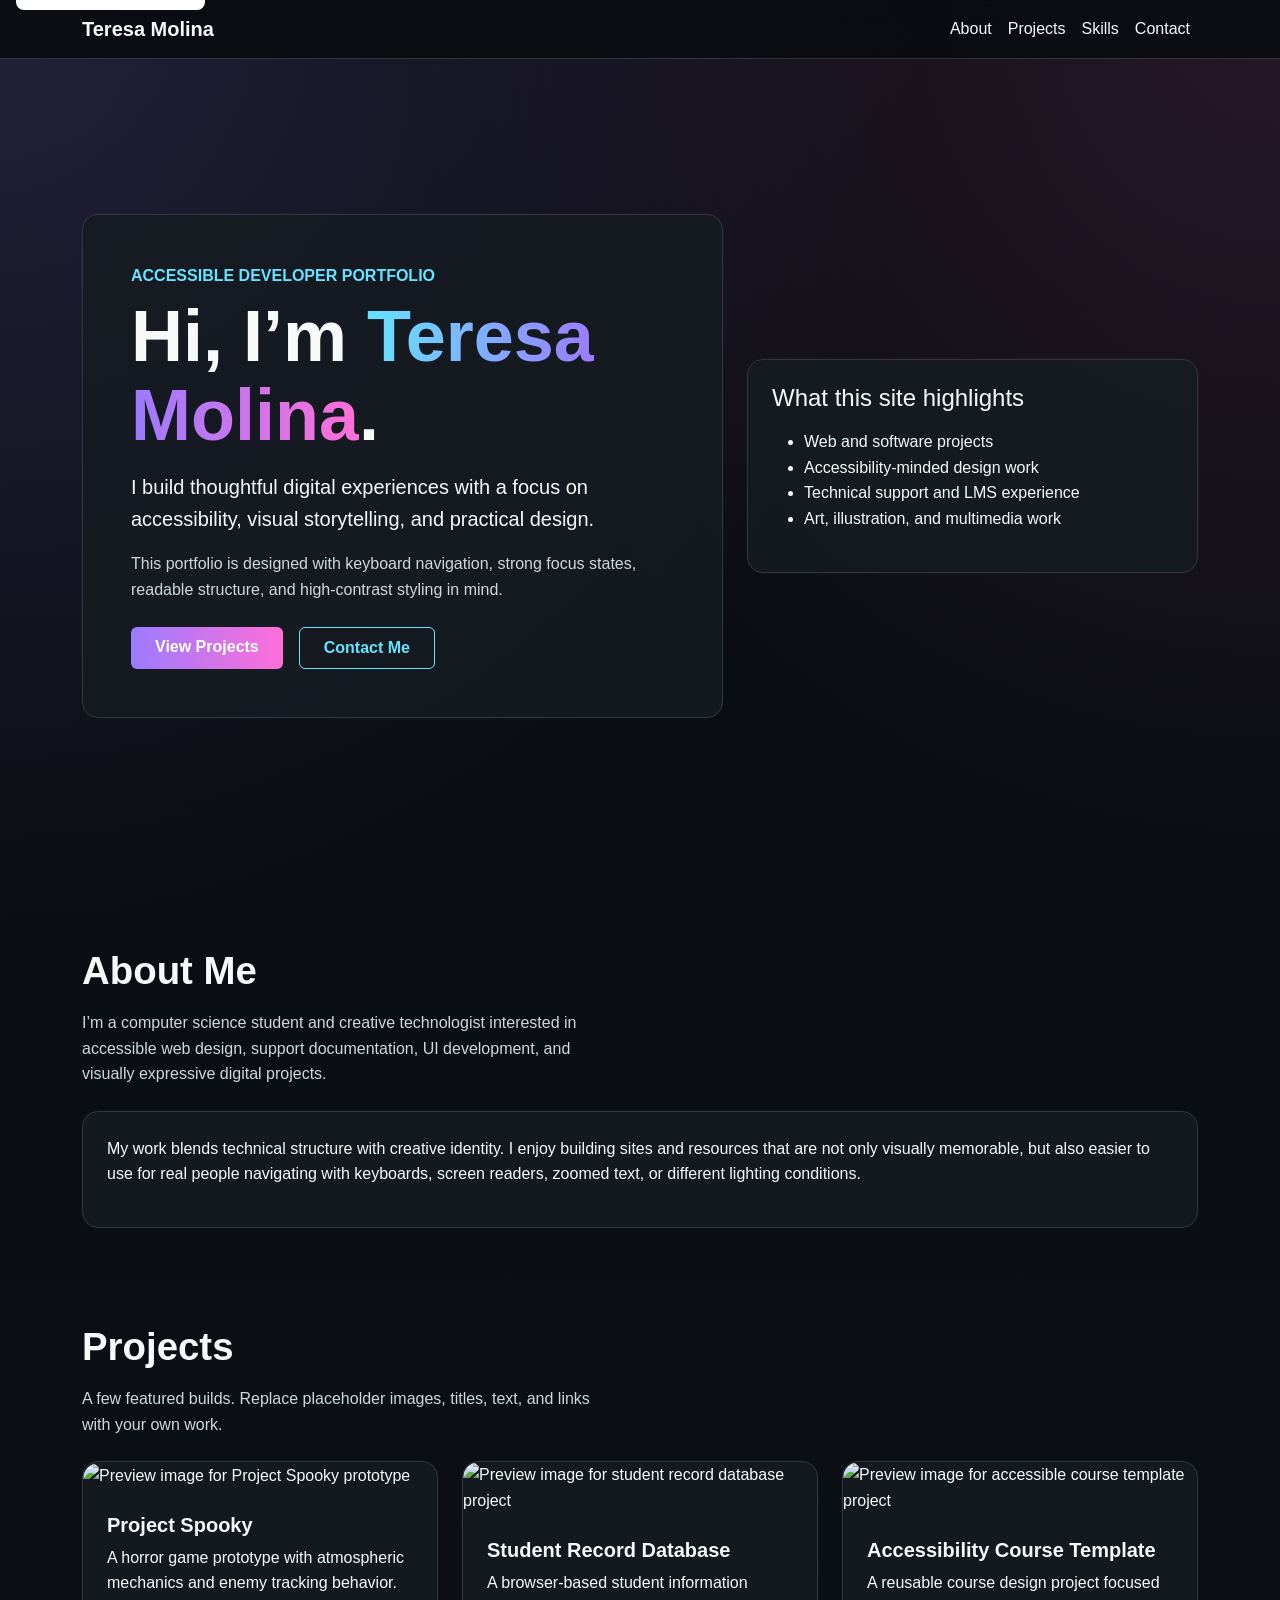
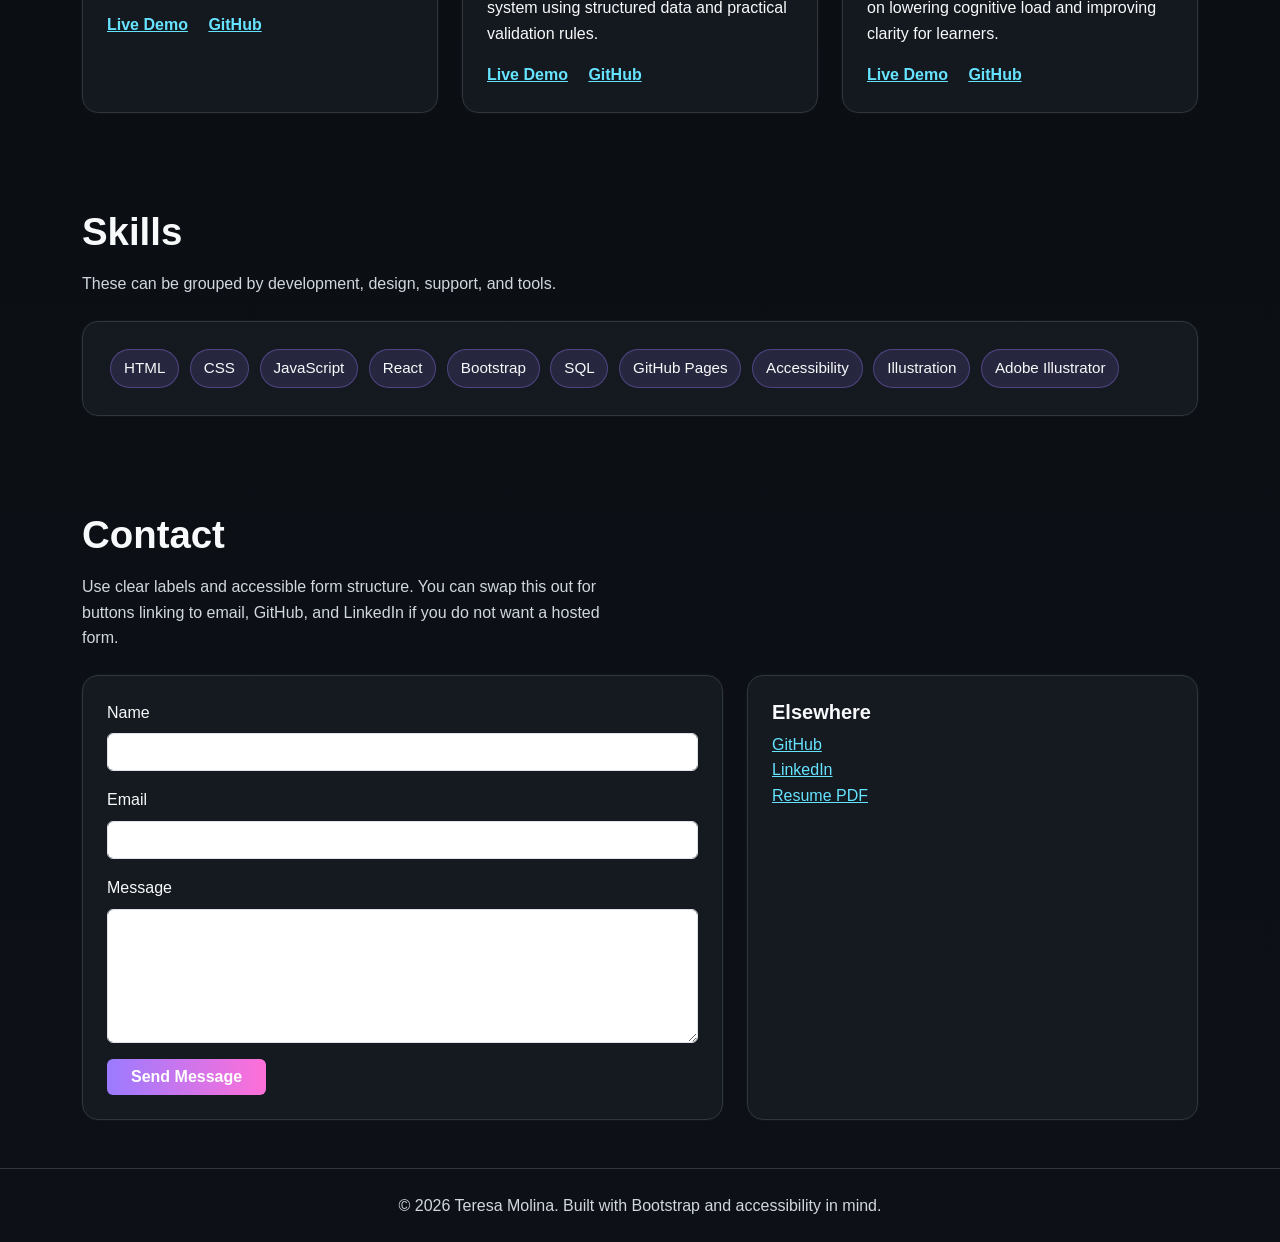
==== index.html @ 49f199a5 "test" ====
<!doctype html>
<html lang="en">
<head>
  <meta charset="utf-8" />
  <meta name="viewport" content="width=device-width, initial-scale=1" />
  <meta name="description" content="Accessible portfolio website for Teresa Molina" />
  <title>Teresa Molina | Portfolio</title>

  <!-- Bootstrap 5.3 -->
  <link
    href="https://cdn.jsdelivr.net/npm/bootstrap@5.3.3/dist/css/bootstrap.min.css"
    rel="stylesheet"
    integrity="sha384-QWTKZyjpPEjISv5WaRU9OFeRpok6YctnYmDr5pNlyT2bRjXh0JMhjY6hW+ALEwIH"
    crossorigin="anonymous"
  />

  <style>
    :root {
      --bg-main: #0d1117;
      --bg-card: #161b22;
      --text-main: #f8f9fa;
      --text-soft: #d0d7de;
      --accent-cyan: #66e3ff;
      --accent-purple: #9b7bff;
      --accent-pink: #ff6fd8;
      --border-soft: #30363d;
      --focus-ring: #66e3ff;
    }

    html {
      scroll-behavior: smooth;
    }

    body {
      background: radial-gradient(circle at top left, rgba(155,123,255,0.18), transparent 30%),
                  radial-gradient(circle at top right, rgba(255,111,216,0.12), transparent 28%),
                  linear-gradient(180deg, #090c10 0%, var(--bg-main) 100%);
      color: var(--text-main);
      font-family: Arial, Helvetica, sans-serif;
      line-height: 1.6;
    }

    a {
      color: var(--accent-cyan);
    }

    a:hover,
    a:focus {
      color: #9cecff;
    }

    a:focus-visible,
    button:focus-visible,
    .btn:focus-visible,
    .nav-link:focus-visible,
    .form-control:focus-visible {
      outline: 3px solid var(--focus-ring);
      outline-offset: 3px;
      box-shadow: none !important;
      border-radius: 0.375rem;
    }

    .skip-link {
      position: absolute;
      left: 1rem;
      top: -40px;
      background: #ffffff;
      color: #000000;
      padding: 0.75rem 1rem;
      z-index: 2000;
      border-radius: 0.5rem;
      text-decoration: none;
      font-weight: 700;
    }

    .skip-link:focus {
      top: 1rem;
    }

    .navbar {
      background: rgba(9, 12, 16, 0.9) !important;
      backdrop-filter: blur(10px);
      border-bottom: 1px solid var(--border-soft);
    }

    .navbar-brand,
    .nav-link {
      color: var(--text-main) !important;
    }

    .nav-link:hover,
    .nav-link:focus {
      color: var(--accent-pink) !important;
    }

    .hero {
      min-height: 100vh;
      display: flex;
      align-items: center;
      padding-top: 6rem;
      padding-bottom: 4rem;
    }

    .hero-card,
    .project-card,
    .info-card {
      background-color: rgba(22, 27, 34, 0.9);
      border: 1px solid var(--border-soft);
      border-radius: 1rem;
      box-shadow: 0 0 0 1px rgba(255,255,255,0.02);
    }

    .hero-title {
      font-size: clamp(2.4rem, 6vw, 4.5rem);
      font-weight: 800;
      line-height: 1.1;
    }

    .gradient-text {
      background: linear-gradient(90deg, var(--accent-cyan), var(--accent-purple), var(--accent-pink));
      -webkit-background-clip: text;
      background-clip: text;
      color: transparent;
    }

    .section-title {
      font-size: clamp(1.8rem, 3vw, 2.6rem);
      font-weight: 700;
      margin-bottom: 1rem;
    }

    .section-subtitle {
      color: var(--text-soft);
      max-width: 60ch;
    }

    .btn-primary-custom {
      background: linear-gradient(90deg, var(--accent-purple), var(--accent-pink));
      border: none;
      color: white;
      font-weight: 700;
    }

    .btn-primary-custom:hover,
    .btn-primary-custom:focus {
      filter: brightness(1.08);
      color: white;
    }

    .btn-outline-custom {
      border: 1px solid var(--accent-cyan);
      color: var(--accent-cyan);
      font-weight: 700;
    }

    .btn-outline-custom:hover,
    .btn-outline-custom:focus {
      background-color: rgba(102, 227, 255, 0.12);
      color: white;
      border-color: var(--accent-cyan);
    }

    .pill {
      display: inline-block;
      padding: 0.4rem 0.8rem;
      margin: 0.2rem;
      border-radius: 999px;
      background: rgba(155,123,255,0.14);
      border: 1px solid rgba(155,123,255,0.35);
      color: var(--text-main);
      font-size: 0.95rem;
    }

    .project-card img {
      border-top-left-radius: 1rem;
      border-top-right-radius: 1rem;
      object-fit: cover;
      height: 240px;
      width: 100%;
    }

    .project-card h3,
    .info-card h3 {
      font-size: 1.25rem;
      font-weight: 700;
    }

    .project-links a {
      margin-right: 1rem;
      font-weight: 700;
    }

    footer {
      border-top: 1px solid var(--border-soft);
      color: var(--text-soft);
    }
  </style>
</head>
<body>
  <a class="skip-link" href="#main-content">Skip to main content</a>

  <nav class="navbar navbar-expand-lg fixed-top" aria-label="Main navigation">
    <div class="container">
      <a class="navbar-brand fw-bold" href="#home">Teresa Molina</a>
      <button
        class="navbar-toggler border border-light"
        type="button"
        data-bs-toggle="collapse"
        data-bs-target="#navbarNav"
        aria-controls="navbarNav"
        aria-expanded="false"
        aria-label="Toggle navigation"
      >
        <span class="navbar-toggler-icon"></span>
      </button>
      <div class="collapse navbar-collapse" id="navbarNav">
        <ul class="navbar-nav ms-auto">
          <li class="nav-item"><a class="nav-link" href="#about">About</a></li>
          <li class="nav-item"><a class="nav-link" href="#projects">Projects</a></li>
          <li class="nav-item"><a class="nav-link" href="#skills">Skills</a></li>
          <li class="nav-item"><a class="nav-link" href="#contact">Contact</a></li>
        </ul>
      </div>
    </div>
  </nav>

  <main id="main-content">
    <section id="home" class="hero">
      <div class="container">
        <div class="row align-items-center g-4">
          <div class="col-lg-7">
            <div class="hero-card p-4 p-md-5">
              <p class="text-uppercase fw-bold mb-2" style="color: var(--accent-cyan);">Accessible Developer Portfolio</p>
              <h1 class="hero-title mb-3">Hi, I’m <span class="gradient-text">Teresa Molina</span>.</h1>
              <p class="lead text-light">
                I build thoughtful digital experiences with a focus on accessibility, visual storytelling, and practical design.
              </p>
              <p class="section-subtitle mb-4">
                This portfolio is designed with keyboard navigation, strong focus states, readable structure, and high-contrast styling in mind.
              </p>
              <div class="d-flex flex-wrap gap-3">
                <a href="#projects" class="btn btn-primary-custom px-4 py-2">View Projects</a>
                <a href="#contact" class="btn btn-outline-custom px-4 py-2">Contact Me</a>
              </div>
            </div>
          </div>
          <div class="col-lg-5">
            <div class="info-card p-4 h-100">
              <h2 class="h4 mb-3">What this site highlights</h2>
              <ul>
                <li>Web and software projects</li>
                <li>Accessibility-minded design work</li>
                <li>Technical support and LMS experience</li>
                <li>Art, illustration, and multimedia work</li>
              </ul>
            </div>
          </div>
        </div>
      </div>
    </section>

    <section id="about" class="py-5">
      <div class="container">
        <h2 class="section-title">About Me</h2>
        <p class="section-subtitle mb-4">
          I’m a computer science student and creative technologist interested in accessible web design, support documentation, UI development, and visually expressive digital projects.
        </p>
        <div class="info-card p-4">
          <p>
            My work blends technical structure with creative identity. I enjoy building sites and resources that are not only visually memorable, but also easier to use for real people navigating with keyboards, screen readers, zoomed text, or different lighting conditions.
          </p>
        </div>
      </div>
    </section>

    <section id="projects" class="py-5">
      <div class="container">
        <h2 class="section-title">Projects</h2>
        <p class="section-subtitle mb-4">A few featured builds. Replace placeholder images, titles, text, and links with your own work.</p>
        <div class="row g-4">
          <div class="col-md-6 col-xl-4">
            <article class="project-card h-100 overflow-hidden">
              <img src="https://via.placeholder.com/800x500?text=Project+Preview" alt="Preview image for Project Spooky prototype" />
              <div class="p-4">
                <h3>Project Spooky</h3>
                <p>A horror game prototype with atmospheric mechanics and enemy tracking behavior.</p>
                <div class="project-links">
                  <a href="#" aria-label="Open Project Spooky live demo">Live Demo</a>
                  <a href="#" aria-label="Open Project Spooky source code on GitHub">GitHub</a>
                </div>
              </div>
            </article>
          </div>

          <div class="col-md-6 col-xl-4">
            <article class="project-card h-100 overflow-hidden">
              <img src="https://via.placeholder.com/800x500?text=Database+Project" alt="Preview image for student record database project" />
              <div class="p-4">
                <h3>Student Record Database</h3>
                <p>A browser-based student information system using structured data and practical validation rules.</p>
                <div class="project-links">
                  <a href="#" aria-label="Open Student Record Database live demo">Live Demo</a>
                  <a href="#" aria-label="Open Student Record Database source code on GitHub">GitHub</a>
                </div>
              </div>
            </article>
          </div>

          <div class="col-md-6 col-xl-4">
            <article class="project-card h-100 overflow-hidden">
              <img src="https://via.placeholder.com/800x500?text=Accessibility+Template" alt="Preview image for accessible course template project" />
              <div class="p-4">
                <h3>Accessibility Course Template</h3>
                <p>A reusable course design project focused on lowering cognitive load and improving clarity for learners.</p>
                <div class="project-links">
                  <a href="#" aria-label="Open Accessibility Course Template live preview">Live Demo</a>
                  <a href="#" aria-label="Open Accessibility Course Template source code on GitHub">GitHub</a>
                </div>
              </div>
            </article>
          </div>
        </div>
      </div>
    </section>

    <section id="skills" class="py-5">
      <div class="container">
        <h2 class="section-title">Skills</h2>
        <p class="section-subtitle mb-4">These can be grouped by development, design, support, and tools.</p>
        <div class="info-card p-4">
          <span class="pill">HTML</span>
          <span class="pill">CSS</span>
          <span class="pill">JavaScript</span>
          <span class="pill">React</span>
          <span class="pill">Bootstrap</span>
          <span class="pill">SQL</span>
          <span class="pill">GitHub Pages</span>
          <span class="pill">Accessibility</span>
          <span class="pill">Illustration</span>
          <span class="pill">Adobe Illustrator</span>
        </div>
      </div>
    </section>

    <section id="contact" class="py-5">
      <div class="container">
        <h2 class="section-title">Contact</h2>
        <p class="section-subtitle mb-4">Use clear labels and accessible form structure. You can swap this out for buttons linking to email, GitHub, and LinkedIn if you do not want a hosted form.</p>
        <div class="row g-4">
          <div class="col-lg-7">
            <div class="info-card p-4">
              <form>
                <div class="mb-3">
                  <label for="name" class="form-label">Name</label>
                  <input type="text" class="form-control" id="name" name="name" />
                </div>
                <div class="mb-3">
                  <label for="email" class="form-label">Email</label>
                  <input type="email" class="form-control" id="email" name="email" />
                </div>
                <div class="mb-3">
                  <label for="message" class="form-label">Message</label>
                  <textarea class="form-control" id="message" name="message" rows="5"></textarea>
                </div>
                <button type="submit" class="btn btn-primary-custom px-4">Send Message</button>
              </form>
            </div>
          </div>
          <div class="col-lg-5">
            <div class="info-card p-4 h-100">
              <h3>Elsewhere</h3>
              <ul class="list-unstyled">
                <li><a href="#">GitHub</a></li>
                <li><a href="#">LinkedIn</a></li>
                <li><a href="#">Resume PDF</a></li>
              </ul>
            </div>
          </div>
        </div>
      </div>
    </section>
  </main>

  <footer class="py-4">
    <div class="container text-center">
      <p class="mb-0">© 2026 Teresa Molina. Built with Bootstrap and accessibility in mind.</p>
    </div>
  </footer>

  <script
    src="https://cdn.jsdelivr.net/npm/bootstrap@5.3.3/dist/js/bootstrap.bundle.min.js"
    integrity="sha384-YvpcrYf0tY3lHB60NNkmXc5s9fDVZLESaAA55NDzOxhy9GkcIdslK1eN7N6jIeHz"
    crossorigin="anonymous"
  ></script>
</body>
</html>
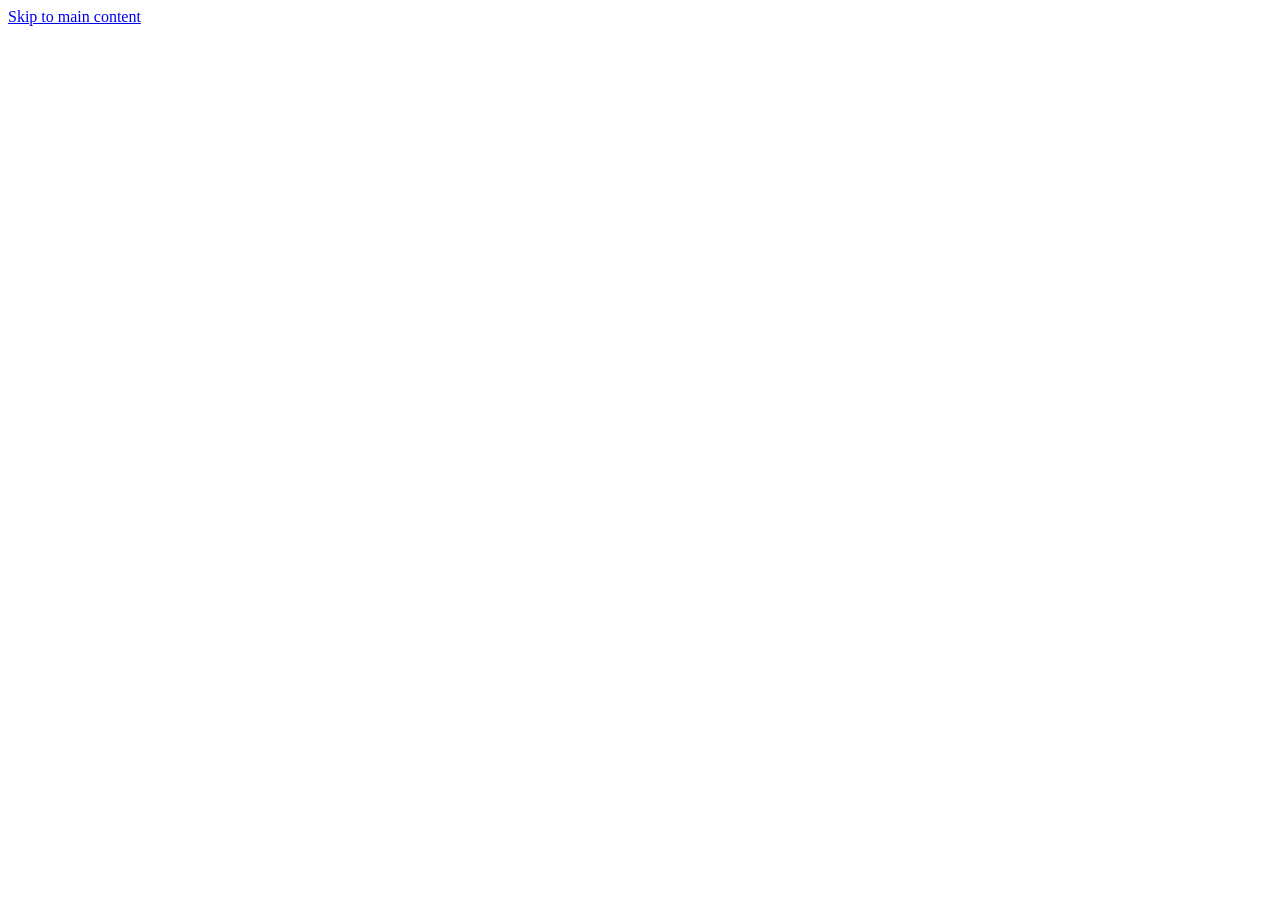
==== commit cfc662dc: "fixes" ====
--- a/index.html
+++ b/index.html
@@ -1,396 +1,25 @@
-<!doctype html>
-<html lang="en">
 <head>
-  <meta charset="utf-8" />
-  <meta name="viewport" content="width=device-width, initial-scale=1" />
-  <meta name="description" content="Accessible portfolio website for Teresa Molina" />
-  <title>Teresa Molina | Portfolio</title>
+  <link rel="stylesheet" href="assets/css/style.css">
+</head>
 
-  <!-- Bootstrap 5.3 -->
-  <link
-    href="https://cdn.jsdelivr.net/npm/bootstrap@5.3.3/dist/css/bootstrap.min.css"
-    rel="stylesheet"
-    integrity="sha384-QWTKZyjpPEjISv5WaRU9OFeRpok6YctnYmDr5pNlyT2bRjXh0JMhjY6hW+ALEwIH"
-    crossorigin="anonymous"
-  />
+<body>
 
-  <style>
-    :root {
-      --bg-main: #0d1117;
-      --bg-card: #161b22;
-      --text-main: #f8f9fa;
-      --text-soft: #d0d7de;
-      --accent-cyan: #66e3ff;
-      --accent-purple: #9b7bff;
-      --accent-pink: #ff6fd8;
-      --border-soft: #30363d;
-      --focus-ring: #66e3ff;
-    }
 
-    html {
-      scroll-behavior: smooth;
-    }
-
-    body {
-      background: radial-gradient(circle at top left, rgba(155,123,255,0.18), transparent 30%),
-                  radial-gradient(circle at top right, rgba(255,111,216,0.12), transparent 28%),
-                  linear-gradient(180deg, #090c10 0%, var(--bg-main) 100%);
-      color: var(--text-main);
-      font-family: Arial, Helvetica, sans-serif;
-      line-height: 1.6;
-    }
-
-    a {
-      color: var(--accent-cyan);
-    }
-
-    a:hover,
-    a:focus {
-      color: #9cecff;
-    }
-
-    a:focus-visible,
-    button:focus-visible,
-    .btn:focus-visible,
-    .nav-link:focus-visible,
-    .form-control:focus-visible {
-      outline: 3px solid var(--focus-ring);
-      outline-offset: 3px;
-      box-shadow: none !important;
-      border-radius: 0.375rem;
-    }
-
-    .skip-link {
-      position: absolute;
-      left: 1rem;
-      top: -40px;
-      background: #ffffff;
-      color: #000000;
-      padding: 0.75rem 1rem;
-      z-index: 2000;
-      border-radius: 0.5rem;
-      text-decoration: none;
-      font-weight: 700;
-    }
-
-    .skip-link:focus {
-      top: 1rem;
-    }
-
-    .navbar {
-      background: rgba(9, 12, 16, 0.9) !important;
-      backdrop-filter: blur(10px);
-      border-bottom: 1px solid var(--border-soft);
-    }
-
-    .navbar-brand,
-    .nav-link {
-      color: var(--text-main) !important;
-    }
-
-    .nav-link:hover,
-    .nav-link:focus {
-      color: var(--accent-pink) !important;
-    }
-
-    .hero {
-      min-height: 100vh;
-      display: flex;
-      align-items: center;
-      padding-top: 6rem;
-      padding-bottom: 4rem;
-    }
-
-    .hero-card,
-    .project-card,
-    .info-card {
-      background-color: rgba(22, 27, 34, 0.9);
-      border: 1px solid var(--border-soft);
-      border-radius: 1rem;
-      box-shadow: 0 0 0 1px rgba(255,255,255,0.02);
-    }
-
-    .hero-title {
-      font-size: clamp(2.4rem, 6vw, 4.5rem);
-      font-weight: 800;
-      line-height: 1.1;
-    }
-
-    .gradient-text {
-      background: linear-gradient(90deg, var(--accent-cyan), var(--accent-purple), var(--accent-pink));
-      -webkit-background-clip: text;
-      background-clip: text;
-      color: transparent;
-    }
-
-    .section-title {
-      font-size: clamp(1.8rem, 3vw, 2.6rem);
-      font-weight: 700;
-      margin-bottom: 1rem;
-    }
-
-    .section-subtitle {
-      color: var(--text-soft);
-      max-width: 60ch;
-    }
-
-    .btn-primary-custom {
-      background: linear-gradient(90deg, var(--accent-purple), var(--accent-pink));
-      border: none;
-      color: white;
-      font-weight: 700;
-    }
-
-    .btn-primary-custom:hover,
-    .btn-primary-custom:focus {
-      filter: brightness(1.08);
-      color: white;
-    }
-
-    .btn-outline-custom {
-      border: 1px solid var(--accent-cyan);
-      color: var(--accent-cyan);
-      font-weight: 700;
-    }
-
-    .btn-outline-custom:hover,
-    .btn-outline-custom:focus {
-      background-color: rgba(102, 227, 255, 0.12);
-      color: white;
-      border-color: var(--accent-cyan);
-    }
-
-    .pill {
-      display: inline-block;
-      padding: 0.4rem 0.8rem;
-      margin: 0.2rem;
-      border-radius: 999px;
-      background: rgba(155,123,255,0.14);
-      border: 1px solid rgba(155,123,255,0.35);
-      color: var(--text-main);
-      font-size: 0.95rem;
-    }
-
-    .project-card img {
-      border-top-left-radius: 1rem;
-      border-top-right-radius: 1rem;
-      object-fit: cover;
-      height: 240px;
-      width: 100%;
-    }
-
-    .project-card h3,
-    .info-card h3 {
-      font-size: 1.25rem;
-      font-weight: 700;
-    }
-
-    .project-links a {
-      margin-right: 1rem;
-      font-weight: 700;
-    }
-
-    footer {
-      border-top: 1px solid var(--border-soft);
-      color: var(--text-soft);
-    }
-  </style>
-</head>
-<body>
   <a class="skip-link" href="#main-content">Skip to main content</a>
 
-  <nav class="navbar navbar-expand-lg fixed-top" aria-label="Main navigation">
-    <div class="container">
-      <a class="navbar-brand fw-bold" href="#home">Teresa Molina</a>
-      <button
-        class="navbar-toggler border border-light"
-        type="button"
-        data-bs-toggle="collapse"
-        data-bs-target="#navbarNav"
-        aria-controls="navbarNav"
-        aria-expanded="false"
-        aria-label="Toggle navigation"
-      >
-        <span class="navbar-toggler-icon"></span>
-      </button>
-      <div class="collapse navbar-collapse" id="navbarNav">
-        <ul class="navbar-nav ms-auto">
-          <li class="nav-item"><a class="nav-link" href="#about">About</a></li>
-          <li class="nav-item"><a class="nav-link" href="#projects">Projects</a></li>
-          <li class="nav-item"><a class="nav-link" href="#skills">Skills</a></li>
-          <li class="nav-item"><a class="nav-link" href="#contact">Contact</a></li>
-        </ul>
-      </div>
-    </div>
-  </nav>
+  <div id="navbar"></div>
 
   <main id="main-content">
-    <section id="home" class="hero">
-      <div class="container">
-        <div class="row align-items-center g-4">
-          <div class="col-lg-7">
-            <div class="hero-card p-4 p-md-5">
-              <p class="text-uppercase fw-bold mb-2" style="color: var(--accent-cyan);">Accessible Developer Portfolio</p>
-              <h1 class="hero-title mb-3">Hi, I’m <span class="gradient-text">Teresa Molina</span>.</h1>
-              <p class="lead text-light">
-                I build thoughtful digital experiences with a focus on accessibility, visual storytelling, and practical design.
-              </p>
-              <p class="section-subtitle mb-4">
-                This portfolio is designed with keyboard navigation, strong focus states, readable structure, and high-contrast styling in mind.
-              </p>
-              <div class="d-flex flex-wrap gap-3">
-                <a href="#projects" class="btn btn-primary-custom px-4 py-2">View Projects</a>
-                <a href="#contact" class="btn btn-outline-custom px-4 py-2">Contact Me</a>
-              </div>
-            </div>
-          </div>
-          <div class="col-lg-5">
-            <div class="info-card p-4 h-100">
-              <h2 class="h4 mb-3">What this site highlights</h2>
-              <ul>
-                <li>Web and software projects</li>
-                <li>Accessibility-minded design work</li>
-                <li>Technical support and LMS experience</li>
-                <li>Art, illustration, and multimedia work</li>
-              </ul>
-            </div>
-          </div>
-        </div>
-      </div>
-    </section>
-
-    <section id="about" class="py-5">
-      <div class="container">
-        <h2 class="section-title">About Me</h2>
-        <p class="section-subtitle mb-4">
-          I’m a computer science student and creative technologist interested in accessible web design, support documentation, UI development, and visually expressive digital projects.
-        </p>
-        <div class="info-card p-4">
-          <p>
-            My work blends technical structure with creative identity. I enjoy building sites and resources that are not only visually memorable, but also easier to use for real people navigating with keyboards, screen readers, zoomed text, or different lighting conditions.
-          </p>
-        </div>
-      </div>
-    </section>
-
-    <section id="projects" class="py-5">
-      <div class="container">
-        <h2 class="section-title">Projects</h2>
-        <p class="section-subtitle mb-4">A few featured builds. Replace placeholder images, titles, text, and links with your own work.</p>
-        <div class="row g-4">
-          <div class="col-md-6 col-xl-4">
-            <article class="project-card h-100 overflow-hidden">
-              <img src="https://via.placeholder.com/800x500?text=Project+Preview" alt="Preview image for Project Spooky prototype" />
-              <div class="p-4">
-                <h3>Project Spooky</h3>
-                <p>A horror game prototype with atmospheric mechanics and enemy tracking behavior.</p>
-                <div class="project-links">
-                  <a href="#" aria-label="Open Project Spooky live demo">Live Demo</a>
-                  <a href="#" aria-label="Open Project Spooky source code on GitHub">GitHub</a>
-                </div>
-              </div>
-            </article>
-          </div>
-
-          <div class="col-md-6 col-xl-4">
-            <article class="project-card h-100 overflow-hidden">
-              <img src="https://via.placeholder.com/800x500?text=Database+Project" alt="Preview image for student record database project" />
-              <div class="p-4">
-                <h3>Student Record Database</h3>
-                <p>A browser-based student information system using structured data and practical validation rules.</p>
-                <div class="project-links">
-                  <a href="#" aria-label="Open Student Record Database live demo">Live Demo</a>
-                  <a href="#" aria-label="Open Student Record Database source code on GitHub">GitHub</a>
-                </div>
-              </div>
-            </article>
-          </div>
-
-          <div class="col-md-6 col-xl-4">
-            <article class="project-card h-100 overflow-hidden">
-              <img src="https://via.placeholder.com/800x500?text=Accessibility+Template" alt="Preview image for accessible course template project" />
-              <div class="p-4">
-                <h3>Accessibility Course Template</h3>
-                <p>A reusable course design project focused on lowering cognitive load and improving clarity for learners.</p>
-                <div class="project-links">
-                  <a href="#" aria-label="Open Accessibility Course Template live preview">Live Demo</a>
-                  <a href="#" aria-label="Open Accessibility Course Template source code on GitHub">GitHub</a>
-                </div>
-              </div>
-            </article>
-          </div>
-        </div>
-      </div>
-    </section>
-
-    <section id="skills" class="py-5">
-      <div class="container">
-        <h2 class="section-title">Skills</h2>
-        <p class="section-subtitle mb-4">These can be grouped by development, design, support, and tools.</p>
-        <div class="info-card p-4">
-          <span class="pill">HTML</span>
-          <span class="pill">CSS</span>
-          <span class="pill">JavaScript</span>
-          <span class="pill">React</span>
-          <span class="pill">Bootstrap</span>
-          <span class="pill">SQL</span>
-          <span class="pill">GitHub Pages</span>
-          <span class="pill">Accessibility</span>
-          <span class="pill">Illustration</span>
-          <span class="pill">Adobe Illustrator</span>
-        </div>
-      </div>
-    </section>
-
-    <section id="contact" class="py-5">
-      <div class="container">
-        <h2 class="section-title">Contact</h2>
-        <p class="section-subtitle mb-4">Use clear labels and accessible form structure. You can swap this out for buttons linking to email, GitHub, and LinkedIn if you do not want a hosted form.</p>
-        <div class="row g-4">
-          <div class="col-lg-7">
-            <div class="info-card p-4">
-              <form>
-                <div class="mb-3">
-                  <label for="name" class="form-label">Name</label>
-                  <input type="text" class="form-control" id="name" name="name" />
-                </div>
-                <div class="mb-3">
-                  <label for="email" class="form-label">Email</label>
-                  <input type="email" class="form-control" id="email" name="email" />
-                </div>
-                <div class="mb-3">
-                  <label for="message" class="form-label">Message</label>
-                  <textarea class="form-control" id="message" name="message" rows="5"></textarea>
-                </div>
-                <button type="submit" class="btn btn-primary-custom px-4">Send Message</button>
-              </form>
-            </div>
-          </div>
-          <div class="col-lg-5">
-            <div class="info-card p-4 h-100">
-              <h3>Elsewhere</h3>
-              <ul class="list-unstyled">
-                <li><a href="#">GitHub</a></li>
-                <li><a href="#">LinkedIn</a></li>
-                <li><a href="#">Resume PDF</a></li>
-              </ul>
-            </div>
-          </div>
-        </div>
-      </div>
-    </section>
+    <div id="hero"></div>
+    <div id="about"></div>
+    <div id="experience"></div>
+    <div id="projects"></div>
+    <div id="skills"></div>
+    <div id="education"></div>
+    <div id="contact"></div>
   </main>
 
-  <footer class="py-4">
-    <div class="container text-center">
-      <p class="mb-0">© 2026 Teresa Molina. Built with Bootstrap and accessibility in mind.</p>
-    </div>
-  </footer>
+  <div id="footer"></div>
 
-  <script
-    src="https://cdn.jsdelivr.net/npm/bootstrap@5.3.3/dist/js/bootstrap.bundle.min.js"
-    integrity="sha384-YvpcrYf0tY3lHB60NNkmXc5s9fDVZLESaAA55NDzOxhy9GkcIdslK1eN7N6jIeHz"
-    crossorigin="anonymous"
-  ></script>
-</body>
-</html>+  <script src="js/main.js"></script>
+</body>
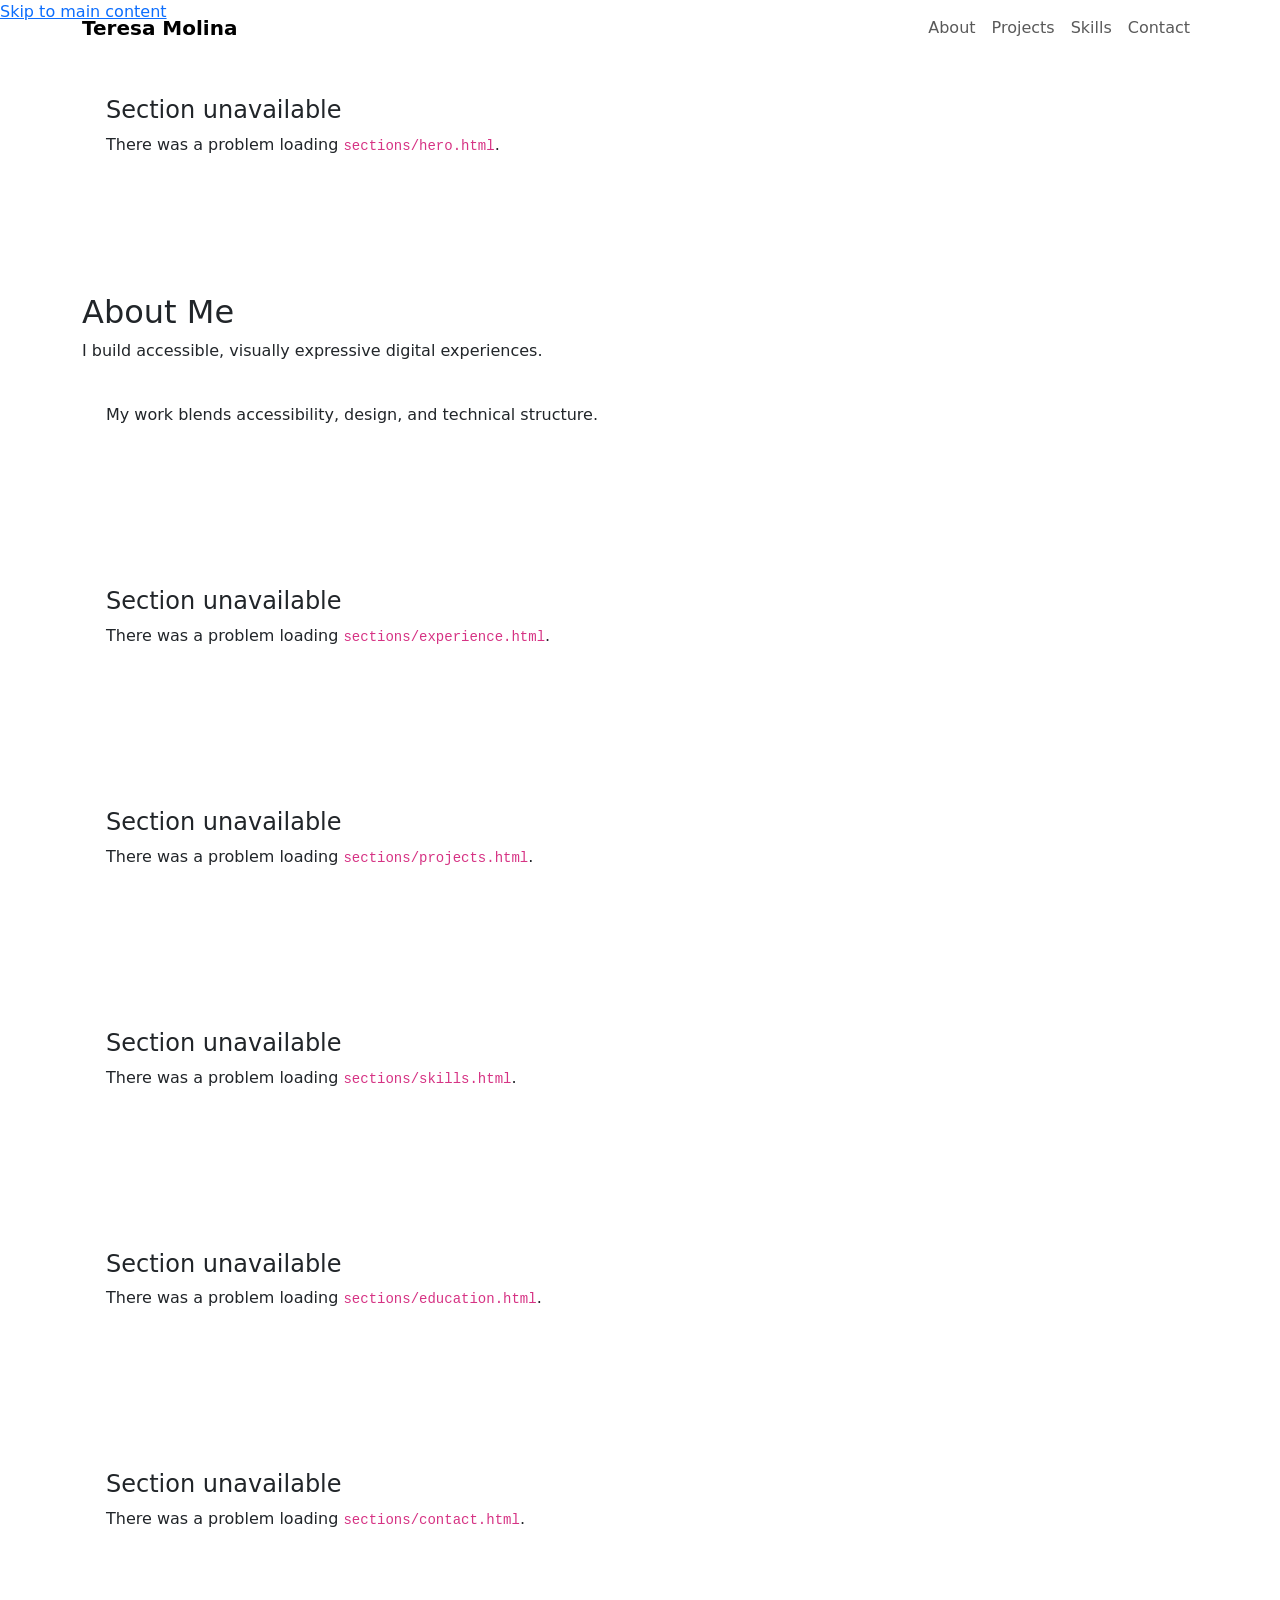
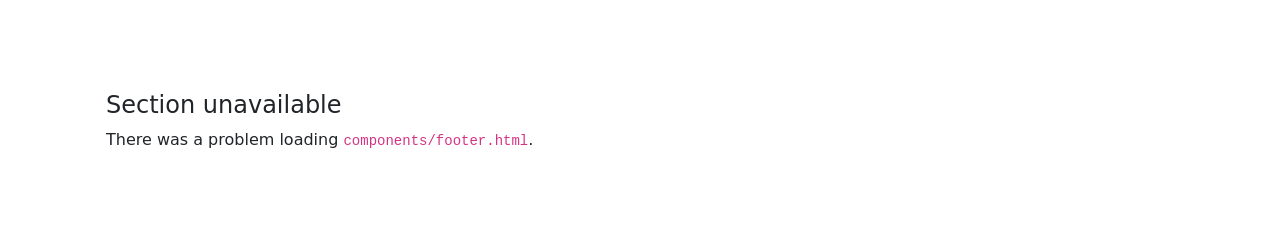
==== commit db605d57: "Add Bootstrap integration and loading placeholders; create education and experience sections" ====
--- a/index.html
+++ b/index.html
@@ -1,25 +1,34 @@
+<!doctype html>
+<html lang="en">
 <head>
+  <meta charset="UTF-8">
+  <meta name="viewport" content="width=device-width, initial-scale=1.0">
+  <title>Teresa Brianna Molina | Portfolio</title>
+
+  <link
+    href="https://cdn.jsdelivr.net/npm/bootstrap@5.3.3/dist/css/bootstrap.min.css"
+    rel="stylesheet"
+  >
   <link rel="stylesheet" href="assets/css/style.css">
 </head>
-
 <body>
-
-
   <a class="skip-link" href="#main-content">Skip to main content</a>
 
   <div id="navbar"></div>
 
   <main id="main-content">
-    <div id="hero"></div>
-    <div id="about"></div>
-    <div id="experience"></div>
-    <div id="projects"></div>
-    <div id="skills"></div>
-    <div id="education"></div>
-    <div id="contact"></div>
+    <div id="hero" class="loading-placeholder">Loading home section...</div>
+    <div id="about" class="loading-placeholder">Loading about section...</div>
+    <div id="experience" class="loading-placeholder">Loading experience section...</div>
+    <div id="projects" class="loading-placeholder">Loading projects section...</div>
+    <div id="skills" class="loading-placeholder">Loading skills section...</div>
+    <div id="education" class="loading-placeholder">Loading education section...</div>
+    <div id="contact" class="loading-placeholder">Loading contact section...</div>
   </main>
 
-  <div id="footer"></div>
+  <div id="footer" class="loading-placeholder">Loading footer...</div>
 
+  <script src="https://cdn.jsdelivr.net/npm/bootstrap@5.3.3/dist/js/bootstrap.bundle.min.js"></script>
   <script src="js/main.js"></script>
-</body>+</body>
+</html>
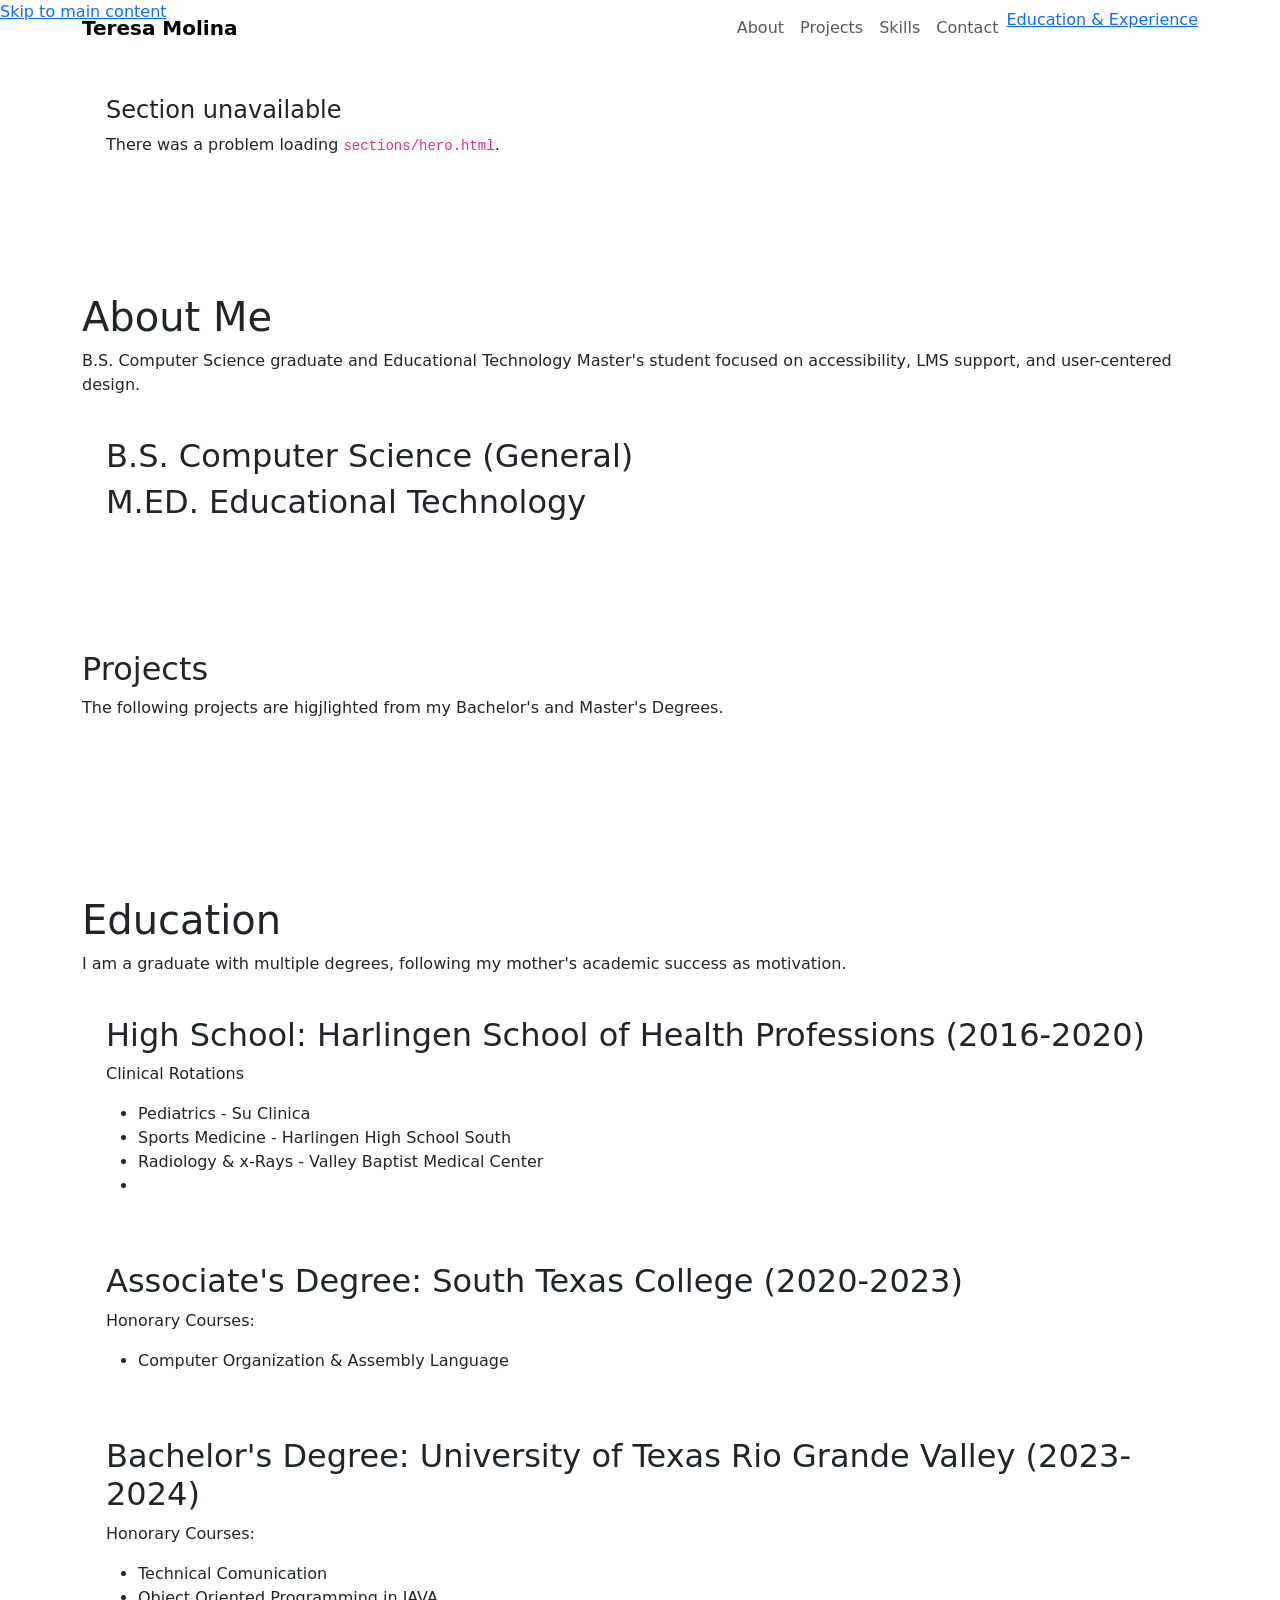
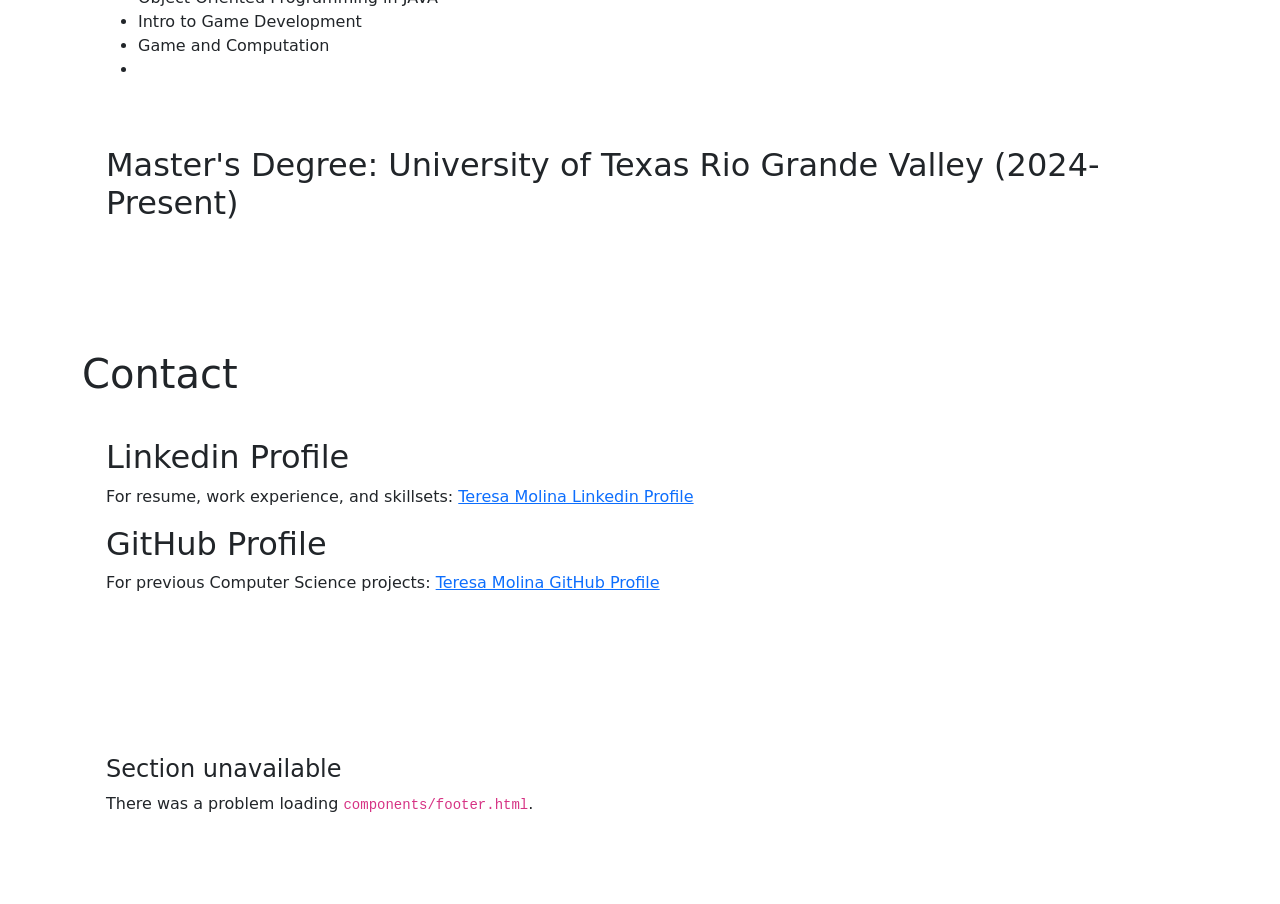
==== commit b8ca79a2: "Remove experience and skills sections from main content" ====
--- a/index.html
+++ b/index.html
@@ -19,9 +19,7 @@
   <main id="main-content">
     <div id="hero" class="loading-placeholder">Loading home section...</div>
     <div id="about" class="loading-placeholder">Loading about section...</div>
-    <div id="experience" class="loading-placeholder">Loading experience section...</div>
     <div id="projects" class="loading-placeholder">Loading projects section...</div>
-    <div id="skills" class="loading-placeholder">Loading skills section...</div>
     <div id="education" class="loading-placeholder">Loading education section...</div>
     <div id="contact" class="loading-placeholder">Loading contact section...</div>
   </main>
